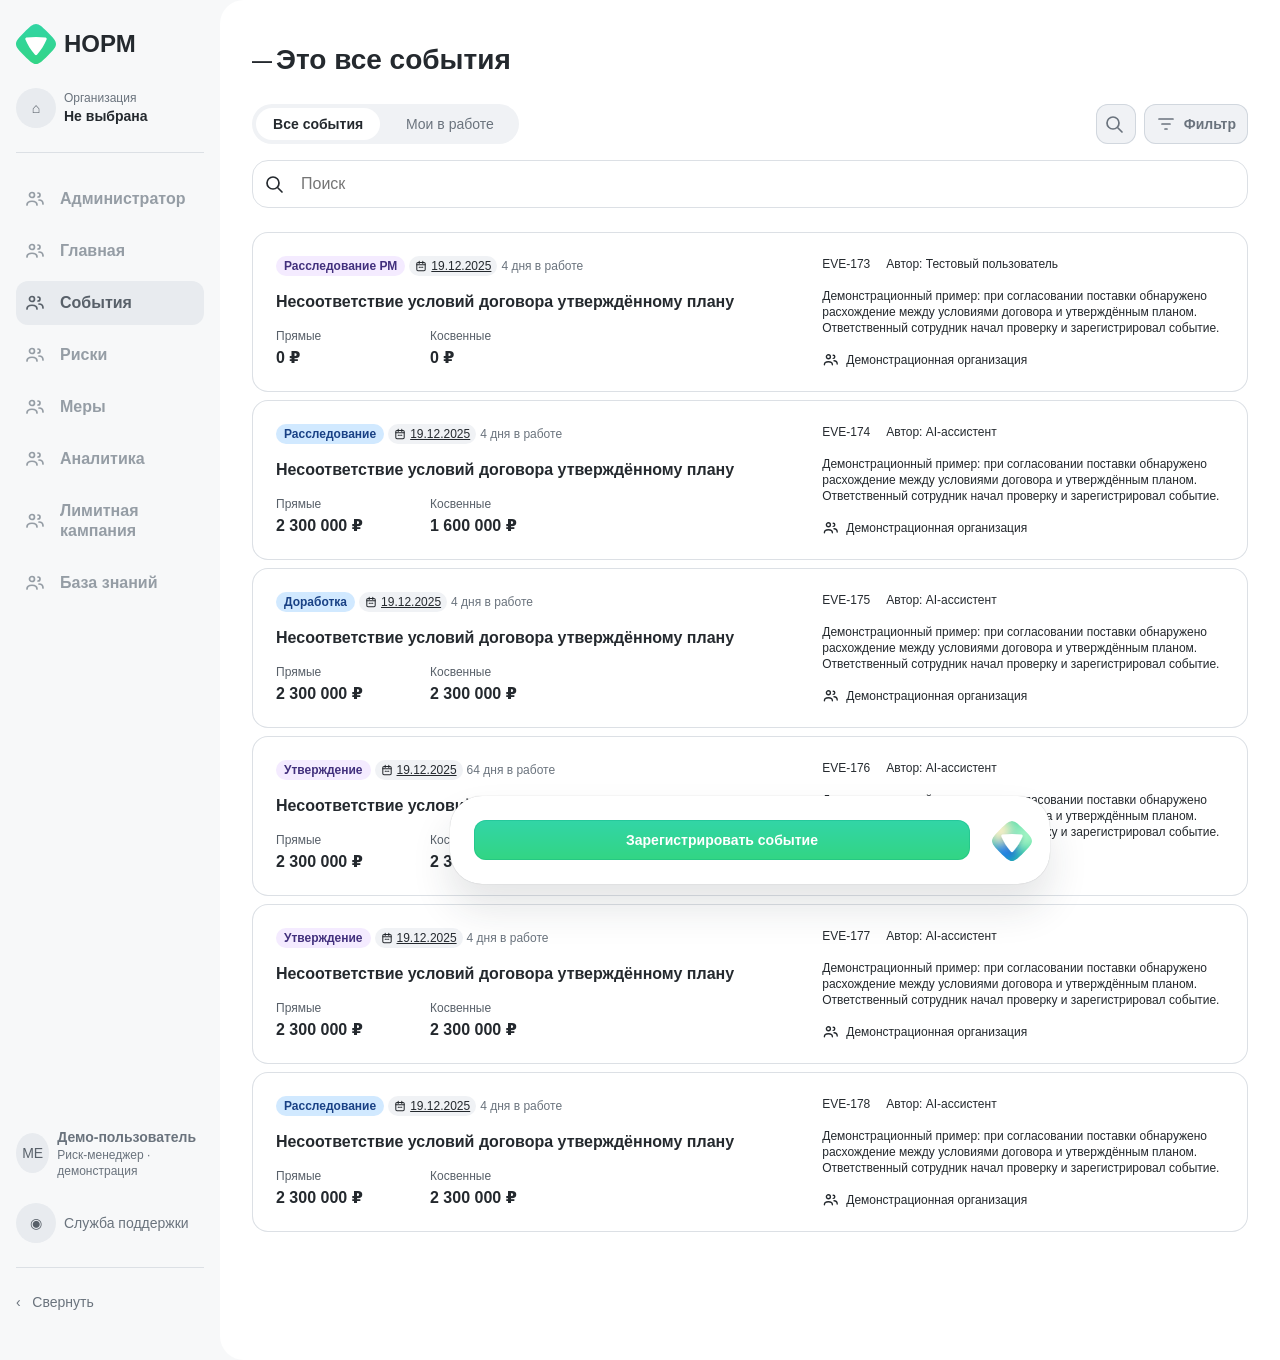
==== agent/.gigacode/skills/03-build-visual-html-prototype/assets/norm-html-starter/index.html @ a655f06d "feat: publish full NORM context, functional HTML starter and seven AI PDLC skills" ====
<!doctype html><html lang="ru"><head><meta charset="utf-8"><meta name="viewport" content="width=device-width,initial-scale=1"><title>НОРМ — реестр событий</title><link rel="stylesheet" href="styles.css"><link rel="stylesheet" href="norm-components.css"></head><body data-scenario="event">
<div class="prototype-tools" aria-label="Сценарии прототипа"><span>Проверка состояний</span><button class="tool" data-demo="default">Default</button><button class="tool" data-demo="loading">Loading</button><button class="tool" data-demo="empty">Empty</button><button class="tool" data-demo="error">Error</button></div>
<div class="app-shell"><aside class="app-nav"><div class="brand">НОРМ</div><div class="org"><span class="nav-symbol">⌂</span><div><small>Организация</small><strong>Не выбрана</strong></div></div><nav aria-label="Основная навигация"><a href="#" data-nav-passive>♧ <span>Администратор</span></a><a href="#" data-nav-passive>♧ <span>Главная</span></a><a href="#" class="active" aria-current="page">♧ <span data-nav-active>События</span></a><a href="#" data-nav-passive>♧ <span>Риски</span></a><a href="#" data-nav-passive>♧ <span>Меры</span></a><a href="#" data-nav-passive>♧ <span>Аналитика</span></a><a href="#" data-nav-passive>♧ <span>Лимитная кампания</span></a><a href="#" data-nav-passive>♧ <span>База знаний</span></a></nav><div class="nav-bottom"><p><span class="nav-symbol">МЕ</span><span><strong>Демо-пользователь</strong><small>Риск-менеджер · демонстрация</small></span></p><p class="support"><span class="nav-symbol">◉</span>Служба поддержки</p><p>‹ &nbsp; Свернуть</p></div></aside>
<main class="app-surface"><div class="page"><header class="page-header"><h1>Это все события</h1></header>
<section class="registry-controls" aria-label="Управление реестром"><div class="filter-left"><div class="segmented-control" role="group" aria-label="Область списка"><button class="segment-option active" data-scope="all" aria-pressed="true">Все события</button><button class="segment-option" data-scope="mine" aria-pressed="false">Мои в работе</button></div><div class="quick-filters" aria-label="Быстрые фильтры"></div></div><div class="control-actions"><button class="control-button icon-only" data-icon-search aria-controls="registry-search" aria-label="Поиск" aria-expanded="true"></button><button class="control-button" data-icon-filter></button></div></section>
<div class="search-row" id="registry-search"><span></span><input type="search" aria-label="Поиск по названию или ID" placeholder="Поиск"></div>
<section class="overview" aria-label="Обзор всех запусков" hidden><span class="overview-label">Все запуски</span><strong>Всего <span data-overview-total></span></strong><span>Завершено <b data-overview-done></b></span><div class="bar" aria-hidden="true"><span></span></div><button data-overview-filter>С ошибкой <b data-overview-error></b> →</button></section><p class="result-context" role="status"></p>
<section class="registry" data-state="default" aria-label="Список объектов"></section><section class="registry" data-state="loading" hidden aria-label="Загрузка"><div class="skeleton-row"></div><div class="skeleton-row"></div></section><section class="state-panel" data-state="empty" hidden><h2>Записи не найдены</h2><p data-empty-text></p><button class="button button-secondary" data-reset>Сбросить фильтры</button></section><section class="state-panel" data-state="error" hidden><h2>Не удалось загрузить данные</h2><p>Условия поиска сохранены. Повторите загрузку.</p><button class="button button-secondary" data-recover>Попробовать снова</button></section></div>
<div class="action-dock" aria-label="Основные действия"><button class="button button-primary" data-main-action>Зарегистрировать событие</button><button class="assistant" aria-label="Помощь Норма AI"></button></div></main></div>
<script src="norm-components.js"></script><script src="prototype.js"></script></body></html>
---- agent/.gigacode/skills/03-build-visual-html-prototype/assets/norm-html-starter/styles.css ----
/* Structural defaults and optional form primitives. Product tokens live in norm-components.css. */
* { box-sizing:border-box; }
body { margin:0; background:var(--menu); }
button { font:inherit; }
[hidden] { display:none !important; }
.prototype-tools { min-height:40px; padding:7px 16px; background:#111; color:#fff; display:flex; align-items:center; gap:8px; font-size:12px; }
.prototype-tools span { margin-right:8px; color:#c7cbd0; }
.tool { padding:5px 10px; color:#bbb; background:transparent; border:1px solid #444; border-radius:8px; cursor:pointer; }
.tool.active { color:#fff; background:#3a3a3a; border-color:#666; }
.app-shell { display:grid; grid-template-columns:220px minmax(680px,1fr); min-height:calc(100vh - 40px); }
.app-nav { padding:32px 24px; color:var(--text); background:var(--menu); }
.brand { font-size:22px; font-weight:700; margin-bottom:32px; }
.app-nav nav { display:grid; gap:8px; }
.app-nav a { padding:10px 12px; border-radius:10px; color:#6a737d; text-decoration:none; }
.app-nav a.active,.app-nav a:hover { background:rgba(5,38,88,.06); color:var(--text); }
.app-surface { position:relative; min-width:0; background:var(--surface); border-radius:var(--r-surface) 0 0 var(--r-surface); padding:40px 48px 128px; }
.page { max-width:1240px; margin:0 auto; }
.page-header { display:flex; justify-content:space-between; align-items:flex-start; gap:24px; margin-bottom:24px; }
.eyebrow { margin:0 0 6px; color:var(--muted); font-size:12px; font-weight:700; letter-spacing:.04em; text-transform:uppercase; }
.page-header h1 { margin:0 0 8px; font-size:32px; line-height:1.15; }
.page-description { max-width:720px; margin:0; color:var(--muted); line-height:1.5; }
.count { color:var(--muted); font-weight:500; }
.button { border:0; border-radius:12px; padding:11px 16px; cursor:pointer; white-space:nowrap; }
.button-primary { background:var(--brand); color:#fff; box-shadow:0 1px 2px rgba(16,95,62,.18); }
.button-primary:hover { background:var(--brand-hover); }
.button-secondary { background:var(--soft); color:var(--text); }
.button-secondary:hover { background:#eceff0; }
.quick-filters { display:flex; gap:6px; flex-wrap:wrap; margin:0; }
.segmented-control { display:inline-flex; align-items:center; gap:2px; padding:3px; border-radius:14px; background:var(--menu); }
.segment-option { min-height:34px; border:0; border-radius:11px; padding:7px 12px; background:transparent; color:var(--muted); cursor:pointer; white-space:nowrap; }
.segment-option.active { background:#fff; color:var(--text); box-shadow:0 1px 3px rgba(36,41,46,.10); font-weight:650; }
.filter-chip { min-height:36px; border:0; border-radius:999px; padding:8px 12px; background:var(--soft); color:var(--text); cursor:pointer; white-space:nowrap; }
.filter-chip:hover { background:#eceff0; }
.filter-chip.active { color:#147a50; background:var(--brand-soft); font-weight:650; }
.registry { display:grid; gap:10px; }
.row-card { width:100%; min-height:92px; display:grid; grid-template-columns:minmax(300px,1fr) max-content minmax(150px,220px) 130px 24px; align-items:center; gap:20px; padding:18px 22px; text-align:left; color:inherit; background:#fff; border:0; box-shadow:inset 0 0 0 1px var(--border); border-radius:var(--r-card); cursor:pointer; }
.row-card:hover { background:#fff; box-shadow:0 0 1px rgba(36,41,46,.32),0 4px 8px rgba(36,41,46,.12); }
.status { display:inline-flex; align-items:center; gap:7px; width:max-content; padding:6px 9px; border-radius:999px; font-size:12px; font-weight:700; }
.status i { width:7px; height:7px; border-radius:50%; background:currentColor; }
.status-danger { color:var(--danger); background:var(--danger-soft); }
.status-success { color:var(--brand); background:var(--brand-soft); }
.row-main,.row-fact { display:grid; gap:4px; min-width:0; }
.row-main strong { overflow:hidden; text-overflow:ellipsis; white-space:nowrap; font-size:16px; }
.row-main small,.row-fact small,.row-meta { color:var(--muted); }
.row-fact strong { font-size:14px; }
.row-meta { white-space:nowrap; font-size:13px; text-align:right; }
.row-arrow { font-size:20px; color:var(--muted); }
.skeleton-row { height:92px; border-radius:var(--r-card); background:linear-gradient(90deg,#f1f2f3 25%,#e6e8ea 50%,#f1f2f3 75%); background-size:200% 100%; animation:shimmer 1.4s infinite; }
@keyframes shimmer { to { background-position:-200% 0; } }
.state-panel { min-height:440px; display:flex; flex-direction:column; align-items:center; justify-content:center; text-align:center; padding:48px 24px; }
.state-panel h2 { margin:12px 0 8px; }
.state-panel p { max-width:480px; margin:0 0 24px; color:var(--muted); line-height:1.5; }
.state-icon { width:52px; height:52px; display:grid; place-items:center; border-radius:50%; background:var(--soft); font-size:28px; }
.state-icon-danger { color:var(--danger); background:var(--danger-soft); }
.action-dock { position:fixed; z-index:20; left:calc(50% + 110px); bottom:16px; transform:translateX(-50%); width:min(600px,calc(100vw - 280px)); display:flex; justify-content:flex-end; gap:16px; padding:24px; background:#fff; border-radius:32px; box-shadow:var(--shadow); }
.assistant,.icon-button { border:0; cursor:pointer; }
.assistant { width:42px; height:42px; border-radius:50%; background:#24282c; color:#fff; font-size:17px; }
.modal-overlay { position:fixed; z-index:50; inset:0; display:grid; place-items:center; padding:24px; background:rgba(18,22,25,.58); }
.object-modal { width:min(1320px,calc(100vw - 48px)); max-height:calc(100vh - 48px); display:flex; flex-direction:column; overflow:hidden; background:#fff; border-radius:24px; box-shadow:var(--shadow); }
.modal-header { display:flex; justify-content:space-between; gap:24px; padding:28px 32px 20px; border-bottom:1px solid var(--border); }
.modal-header h2 { margin:0; font-size:24px; }
.icon-button { width:36px; height:36px; border-radius:50%; background:var(--soft); font-size:22px; }
.modal-body { overflow:auto; padding:28px 32px; }
.summary-block { padding:20px; background:var(--brand-soft); border-left:4px solid var(--brand); border-radius:12px; }
.summary-block p { margin:8px 0 0; line-height:1.55; }
.detail-grid { display:grid; grid-template-columns:repeat(3,1fr); gap:16px; margin:24px 0; }
.detail-grid div { display:grid; gap:6px; padding:16px; border:1px solid var(--border); border-radius:12px; }
.detail-grid small { color:var(--muted); }
.modal-section { border-top:1px solid var(--border); padding-top:20px; }
.modal-section h3 { margin:0 0 8px; }
.modal-section p { margin:0; color:var(--muted); line-height:1.55; }
.modal-footer { flex:none; display:flex; justify-content:flex-end; gap:10px; padding:18px 32px 24px; border-top:1px solid var(--border); }
@media(max-width:1000px) {
  .app-shell { grid-template-columns:1fr; }
  .app-nav { display:none; }
  .app-surface { border-radius:0; padding:28px 20px 112px; }
  .action-dock { left:50%; }
  .row-card { grid-template-columns:minmax(260px,1fr) max-content 120px 24px; }
  .row-fact { display:none; }
}
@media(max-width:700px) {
  .page-header { display:grid; }
  .row-card { grid-template-columns:1fr 24px; gap:10px; }
  .row-main,.status,.row-meta { grid-column:1; }
  .row-arrow { grid-column:2; grid-row:1 / span 3; }
  .row-meta { text-align:left; }
  .detail-grid { grid-template-columns:1fr; }
}

/* Product-context v1 routing additions */
.registry-controls { display:flex; align-items:center; justify-content:space-between; gap:20px; margin-bottom:16px; }
.filter-left { min-width:0; display:flex; align-items:center; gap:8px; flex-wrap:wrap; }
.registry-controls .quick-filters { margin-bottom:0; }
.control-actions { display:flex; align-items:center; gap:8px; }
.control-button { display:inline-flex; align-items:center; gap:8px; min-height:40px; padding:9px 12px; border:0; border-radius:10px; background:transparent; color:var(--muted); cursor:pointer; }
.control-button:hover { background:var(--soft); color:var(--text); }
.search-row { margin:-4px 0 20px; }
.search-row input { width:100%; height:44px; padding:0 14px; border:1px solid var(--border); border-radius:12px; background:#fff; color:var(--text); outline:none; }
.search-row input:focus { border-color:var(--brand); box-shadow:0 0 0 3px var(--brand-soft); }
.object-workspace { min-height:0; overflow:auto; padding:16px 24px 28px; display:grid; grid-template-columns:minmax(0,1fr) 280px; gap:24px; align-items:start; background:var(--soft); }
.object-workspace .modal-body { overflow:visible; padding:0; display:grid; gap:16px; }
.object-workspace .summary-block,.object-workspace .modal-section { background:#fff; }
.action-meta-zone { position:sticky; top:0; display:grid; gap:8px; }
.rail-block,.rail-link,.rail-actions { background:#fff; border-radius:16px; }
.rail-block { padding:18px; }
.rail-block h3 { margin:0 0 14px; font-size:15px; }
.meta-list { display:grid; gap:10px; margin:0; }
.meta-list div { display:grid; grid-template-columns:86px 1fr; gap:10px; font-size:12px; }
.meta-list dt { color:var(--muted); }
.meta-list dd { margin:0; font-weight:600; }
.rail-link { width:100%; padding:15px 18px; border:0; display:flex; justify-content:space-between; color:var(--text); font-weight:600; cursor:pointer; }
.rail-actions { padding:16px; display:grid; grid-template-columns:1fr 40px; gap:8px; }
.rail-actions .button-primary { grid-column:1 / -1; }
.rail-actions .button-secondary { min-width:0; }
.rail-more { width:40px; height:40px; }
@media(max-width:900px) {
  .registry-controls { align-items:flex-start; }
  .object-workspace { grid-template-columns:1fr; }
  .action-meta-zone { position:static; }
}

/* Standard/Create/Edit Modal reference: intentionally separate from Object View */
.standard-modal { width:min(800px,calc(100vw - 48px)); max-height:calc(100vh - 48px); display:flex; flex-direction:column; overflow:hidden; background:#fff; border-radius:24px; box-shadow:var(--shadow); }
.standard-modal .modal-body { min-height:0; }
.form-intro { margin:0 0 22px; color:var(--muted); line-height:1.55; }
.form-grid { display:grid; grid-template-columns:1fr 1fr; gap:18px; }
.form-grid label { display:grid; gap:8px; font-size:13px; font-weight:600; }
.form-grid input,.form-grid select,.form-grid textarea { width:100%; border:1px solid var(--border); border-radius:12px; background:#fff; color:var(--text); padding:12px 14px; font:inherit; font-weight:400; outline:none; }
.form-grid input:focus,.form-grid select:focus,.form-grid textarea:focus { border-color:var(--brand); box-shadow:0 0 0 3px var(--brand-soft); }
.form-wide { grid-column:1 / -1; }
.tool-action { margin-left:auto; }
.boolean-field { grid-template-columns:1fr auto !important; align-items:center; gap:18px !important; }
.boolean-field small { display:block; margin-top:4px; color:var(--muted); font-weight:400; }
.binary-switch { position:relative; width:44px; height:26px; display:inline-flex; flex:none; }
.binary-switch input { position:absolute; inset:0; opacity:0; cursor:pointer; }
.binary-switch i { width:44px; height:26px; border-radius:999px; background:#cfd4d7; position:relative; transition:.15s ease; }
.binary-switch i::after { content:""; position:absolute; top:3px; left:3px; width:20px; height:20px; border-radius:50%; background:#fff; box-shadow:0 1px 2px rgba(0,0,0,.16); transition:.15s ease; }
.binary-switch input:checked + i { background:var(--brand); }
.binary-switch input:checked + i::after { transform:translateX(18px); }
.binary-switch input:focus-visible + i { box-shadow:0 0 0 3px var(--brand-soft); }
@media(max-width:700px) { .form-grid { grid-template-columns:1fr; } .form-wide { grid-column:auto; } .tool-action { margin-left:0; } }
---- agent/.gigacode/skills/03-build-visual-html-prototype/assets/norm-html-starter/norm-components.css ----
:root{--menu:#f7f8f9;
  --surface:#fff;
  --soft:#f0f2f5;
  --text:#24292e;
  --muted:#6a737d;
  --border:#dce0e5;
  --brand:#32d583;
  --brand-hover:#11ad81;
  --brand-soft:#d1faef;
  --danger:#f04438;
  --danger-soft:#fee4e2;
  --warning:#c88417;
  --shadow:0 24px 40px rgba(36,41,46,.12),0 0 1px rgba(36,41,46,.32);
  --r-card:16px;
  --r-surface:24px;
  --norm-content-max:1240px;
  --norm-card-pad:24px;
  --norm-list-gap:8px;
  --norm-control-size:40px;
  --norm-input-size:48px;
  --font:Arial,system-ui,sans-serif}

body{font-family:var(--font);
  font-size:14px;
  line-height:20px;
  color:var(--text)}

button,input,select,textarea{font:inherit}
button{cursor:pointer}
button:disabled{opacity:.5;
  cursor:default}
button:focus-visible,a:focus-visible{outline:2px solid var(--brand-hover);
  outline-offset:3px}

.prototype-tools{display:none}
.prototype-tools.show{display:flex}
.app-shell{grid-template-columns:288px minmax(0,1fr);
  min-height:100vh}
.app-nav{padding:32px 24px;
  display:flex;
  flex-direction:column;
  min-height:100vh}
.brand{display:flex;
  align-items:center;
  gap:8px;
  font-size:24px;
  line-height:40px;
  margin-bottom:24px}
.brand-mark{width:40px;
  height:40px;
  flex:none}
.org{display:flex;
  gap:8px;
  align-items:center;
  padding-bottom:24px;
  border-bottom:1px solid var(--border);
  margin-bottom:24px}
.nav-symbol{width:40px;
  height:40px;
  border-radius:50%;
  display:grid;
  place-items:center;
  background:#e8ebef;
  color:#586069}
.org small{display:block;
  font-size:12px;
  line-height:16px;
  color:var(--muted)}
.app-nav nav{gap:8px}
.app-nav a{display:flex;
  align-items:center;
  gap:16px;
  padding:12px 8px;
  border-radius:12px;
  font-size:16px;
  font-weight:600;
  color:#959da5}
.app-nav a.active{color:#586069;
  background:#e8ebef}
.nav-bottom{margin-top:auto;
  padding-top:32px;
  color:var(--muted)}
.nav-bottom p{margin:0 0 24px;
  display:flex;
  align-items:center;
  gap:8px}
.nav-bottom small{display:block;
  font-size:12px;
  line-height:16px}
.nav-bottom .support{margin-top:24px;
  padding-bottom:24px;
  border-bottom:1px solid var(--border)}

.app-surface{padding:40px max(32px,calc((100% - 1240px)/2)) 128px;
  min-width:0}
.page{max-width:1240px;
  margin:0 auto}
.page-header{height:40px;
  align-items:center;
  margin-bottom:24px}
.page-header h1{font-size:28px;
  line-height:40px;
  font-weight:600;
  margin:0}
.page-header .count{font-size:16px;
  vertical-align:top}
.page-description{font-size:14px}
.eyebrow{font-size:12px;
  letter-spacing:0;
  text-transform:none}

.registry-controls{height:40px;
  gap:16px;
  margin-bottom:16px;
  align-items:center}
.filter-left{gap:8px;
  flex-wrap:nowrap}
.segmented-control{height:40px;
  gap:4px;
  padding:4px;
  border-radius:100px;
  background:var(--soft);
  flex:none}
.segment-option{height:32px;
  min-height:32px;
  padding:6px 16px;
  line-height:20px;
  border-radius:100px;
  font-size:14px;
  flex:none}
.segment-option.active{font-weight:600;
  box-shadow:none}
.quick-filters{gap:4px;
  flex-wrap:nowrap}
.filter-chip{display:inline-flex;
  align-items:center;
  gap:8px;
  height:40px;
  min-height:40px;
  padding:8px 16px;
  background:#fff;
  border-radius:100px;
  box-shadow:inset 0 0 0 1px var(--border);
  font-weight:500}
.filter-chip b{font-size:12px;
  line-height:20px;
  padding:2px 8px;
  border-radius:100px;
  background:#fef0c7;
  color:#7a2e0e}
.filter-chip.active{font-weight:600;
  color:var(--text);
  background:var(--soft);
  box-shadow:none}
.filter-chip.active b{background:#fff}
.filter-divider{color:var(--muted);
  font-weight:600}
.control-actions{gap:8px;
  flex:none;
  margin-left:auto}
.control-button{height:40px;
  min-height:40px;
  padding:8px 12px;
  border-radius:12px;
  gap:8px;
  position:relative;
  color:var(--muted);
  background:var(--soft);
  box-shadow:inset 0 0 0 1px #d1d7de;
  font-size:14px;
  font-weight:600}
.control-button.icon-only{padding:8px;
  width:40px}
.control-button.has-filters::after{content:'';
  position:absolute;
  width:6px;
  height:6px;
  right:8px;
  top:8px;
  border-radius:50%;
  background:var(--danger)}
.norm-icon{width:20px;
  height:20px;
  display:inline-block;
  vertical-align:middle;
  flex:none}
.search-row{margin:0 0 24px;
  position:relative}
.search-row input{height:48px;
  border-radius:16px;
  padding:0 48px;
  font-size:16px}
.search-row .norm-icon{position:absolute;
  left:12px;
  top:14px}
.search-row input:focus{border-color:var(--brand-hover);
  box-shadow:0 0 0 1px var(--brand-hover)}

.registry{gap:var(--norm-list-gap)}
.entity-card{width:100%;
  display:grid;
  grid-template-columns:minmax(0,660fr) minmax(0,484fr);
  gap:48px;
  align-items:start;
  padding:var(--norm-card-pad);
  text-align:left;
  color:inherit;
  border:0;
  border-radius:16px;
  background:white;
  box-shadow:inset 0 0 0 1px var(--border)}
.entity-card:hover{box-shadow:0 0 1px rgba(36,41,46,.32),0 4px 8px rgba(36,41,46,.12)}
.entity-main{display:grid;
  gap:16px;
  min-width:0}
.entity-top{display:flex;
  align-items:center;
  gap:4px;
  min-height:20px;
  font-size:12px;
  line-height:16px}
.status{padding:2px 8px;
  border-radius:99px;
  font-size:12px;
  line-height:16px;
  min-height:20px;
  font-weight:600;
  gap:4px}
.status-violet{background:#f4ebff;
  color:#42307d}
.status-blue{background:#d1e9ff;
  color:#194185}
.status-green,.status-success{background:#d1faef;
  color:#054f3a}
.status-red,.status-danger{background:#fee4e2;
  color:#7a1202}
.status-gray{background:var(--soft);
  color:#586069}
.date-tag{display:inline-flex;
  align-items:center;
  gap:4px;
  padding:2px 6px;
  border-radius:12px;
  background:var(--soft);
  font-size:12px;
  line-height:16px;
  text-decoration:underline}
.date-tag .norm-icon{width:12px;
  height:12px}
.entity-title{margin:0;
  font-size:16px;
  line-height:20px;
  font-weight:600}
.entity-metrics{display:flex;
  gap:34px}
.metric{display:grid;
  gap:4px;
  min-width:120px}
.metric small{font-size:12px;
  line-height:16px;
  color:#586069}
.metric strong{font-size:16px;
  line-height:20px;
  font-weight:600}
.entity-meta{display:grid;
  gap:16px;
  font-size:12px;
  line-height:16px;
  min-width:0}
.meta-heading{display:flex;
  gap:16px;
  align-items:center;
  flex-wrap:wrap}
.entity-description{margin:0;
  display:-webkit-box;
  -webkit-line-clamp:3;
  -webkit-box-orient:vertical;
  overflow:hidden}
.entity-owner{display:flex;
  align-items:center;
  gap:8px}
.entity-owner .norm-icon{width:16px;
  height:16px}
.quiet{color:var(--muted)}
.danger{color:var(--danger)}
.action-dock{left:calc(50% + 144px);
  width:600px;
  max-width:calc(100vw - 352px);
  height:88px;
  bottom:16px;
  padding:24px;
  gap:16px;
  align-items:center;
  border-radius:32px}
.action-dock>.button{flex:1;
  min-width:0;
  white-space:normal}
.button{min-height:40px;
  padding:8px 16px;
  border-radius:12px;
  font-weight:600}
.button-primary{background:linear-gradient(#32d5a7,#32d583);
  box-shadow:inset 0 0 0 1px #11ad8155}
.button-primary:hover{background:#11ad81}
.button-secondary{background:#fff;
  box-shadow:inset 0 0 0 1px var(--border)}
.assistant{width:40px;
  height:40px;
  display:grid;
  place-items:center;
  color:#fff;
  background:transparent;
  flex:none}
.assistant .brand-mark{width:40px;
  height:40px}
.state-panel{min-height:360px}
.skeleton-row{height:160px}
.overview{display:flex;
  align-items:center;
  gap:24px;
  padding:16px 24px;
  margin:0 0 24px;
  background:#f7f8f9;
  border-radius:16px}
.overview strong{font-size:16px}
.overview button{border:0;
  background:none;
  color:var(--muted);
  padding:4px}
.overview button:hover{text-decoration:underline}
.overview .bar{height:4px;
  border-radius:8px;
  background:var(--border);
  display:flex;
  overflow:hidden;
  flex:1;
  min-width:40px}
.overview .bar span{background:#32d583}
.result-context{font-size:12px;
  color:var(--muted);
  margin:0 0 16px}
.result-context:empty{display:none}

.surface-root{position:fixed;
  z-index:50;
  inset:0;
  padding:24px;
  background:rgba(36,40,43,.56);
  display:flex;
  align-items:center;
  justify-content:center}
.object-modal{height:calc(100vh - 48px);
  max-height:calc(100vh - 48px);
  width:min(1320px,calc(100vw - 48px));
  position:relative;
  isolation:isolate}
.modal-header{padding:32px 40px 24px;
  min-height:128px;
  background:linear-gradient(#f0faf7,#fff);
  border:0;
  flex:none}
.modal-header h2{font-size:28px;
  line-height:36px;
  max-width:1000px}
.modal-header .eyebrow{margin-bottom:12px}
.object-workspace{padding:24px 32px 32px;
  grid-template-columns:minmax(0,1fr) 320px;
  gap:32px;
  background:#f7f8f9}
.modal-section{padding:24px;
  border:0;
  border-radius:24px;
  background:#fff}
.modal-section h3{font-size:20px;
  line-height:28px}
.modal-section p{margin-top:16px}
.rail-block{padding:24px;
  border-radius:24px}
.rail-link{border-radius:8px;
  padding:20px 24px}
.rail-actions{padding:24px;
  border-radius:24px}
.rail-actions .button-primary{min-height:40px}
.meta-list div{grid-template-columns:80px 1fr;
  font-size:14px;
  line-height:20px}
.meta-list{gap:16px}
.surface-underlay{position:absolute;
  left:calc(50% - min(660px,(100vw - 48px)/2) - 16px);
  top:40px;
  bottom:40px;
  width:56px;
  background:#eff1f3;
  border-radius:24px;
  z-index:-1}
.drawer-scrim{position:fixed;
  inset:0;
  background:rgba(255,255,255,.8);
  z-index:70;
  display:flex;
  justify-content:flex-end}
.filter-drawer{position:relative;
  min-height:0;
  width:min(608px,100vw);
  height:100%;
  background:#fff;
  border-radius:24px 0 0 24px;
  box-shadow:0 0 1px #24292e52,0 16px 24px #24292e1f;
  display:flex;
  flex-direction:column}
.drawer-header{flex:none;
  display:flex;
  justify-content:space-between;
  align-items:center;
  padding:40px 40px 0}
.drawer-header h2{font-size:28px;
  line-height:40px;
  margin:0}
.drawer-content{min-height:0;
  overflow:auto;
  flex:1;
  padding:32px 40px;
  display:grid;
  gap:32px;
  align-content:start}
.drawer-content fieldset{border:0;
  padding:0;
  margin:0;
  display:grid;
  gap:16px}
.drawer-content legend{font-size:18px;
  font-weight:600;
  line-height:24px;
  margin-bottom:16px}
.field{display:grid;
  gap:8px}
.field select,.field input{width:100%;
  height:56px;
  border:1px solid var(--border);
  border-radius:16px;
  background:#fff;
  padding:0 16px;
  color:var(--text)}
.date-range{display:flex}
.date-range input:first-child{border-radius:16px 0 0 16px}
.date-range input:last-child{border-radius:0 16px 16px 0;
  border-left:0}
.drawer-footer{flex:none;
  padding:0 40px 40px;
  display:flex;
  gap:16px}
.drawer-footer .button{width:50%;
  min-height:56px}
.form-error{color:var(--danger);
  margin:0}
.toast{position:fixed;
  bottom:120px;
  left:50%;
  transform:translateX(-50%);
  z-index:100;
  background:#24292e;
  color:#fff;
  padding:12px 20px;
  border-radius:12px}
.surface-root>[inert]{display:none}
.icon-button{display:grid;
  place-items:center;
  width:40px;
  height:40px;
  font-size:24px;
  line-height:24px;
  flex:none;
  background:var(--soft)}

@media(min-width:1401px){.app-surface{padding-left:100px;
  padding-right:100px}
}

@media(max-width:1400px) and (min-width:1001px){.app-shell{grid-template-columns:220px minmax(0,1fr)}
.app-nav{padding:24px 16px}
.app-surface{padding:40px 32px 128px}
.action-dock{left:calc(50% + 110px)}
.quick-filters{max-width:330px;
  overflow:auto}
.filter-left{min-width:0}
.entity-card{gap:24px;
  grid-template-columns:minmax(0,1.3fr) minmax(0,1fr)}
}

@media(max-width:1000px){.app-shell{grid-template-columns:minmax(0,1fr)}
.app-nav{display:none}
.app-surface{padding:28px 24px 128px;
  border-radius:0}
.action-dock{left:50%;
  max-width:calc(100vw - 48px)}
.registry-controls{height:auto;
  min-height:40px;
  flex-wrap:wrap}
.filter-left{overflow:auto;
  max-width:100%}
.control-actions{margin-left:auto}
.entity-card{gap:24px;
  grid-template-columns:minmax(0,1fr) minmax(0,1fr)}
.object-workspace{grid-template-columns:minmax(0,1fr) 260px;
  gap:16px;
  padding:16px}
.rail-block,.rail-actions{padding:16px}
.modal-header{padding:24px}
.overview{flex-wrap:wrap;
  gap:12px}
}

@media(max-width:700px){.page-header{display:flex;
  height:auto;
  min-height:40px}
.page-header h1{font-size:24px;
  line-height:32px}
.entity-card{grid-template-columns:minmax(0,1fr);
  padding:16px}
.entity-meta{gap:12px}
.entity-top{flex-wrap:wrap}
.entity-metrics{flex-wrap:wrap}
.object-workspace{grid-template-columns:minmax(0,1fr)}
.action-meta-zone{position:static}
.object-modal{width:100%;
  max-height:100%;
  height:100%}
.surface-root{padding:8px}
.modal-header h2{font-size:22px;
  line-height:28px}
.drawer-content{padding:24px}
.drawer-header{padding:24px 24px 0}
.drawer-footer{flex:none;
  padding:0 24px 24px}
.action-dock{gap:8px;
  padding:16px;
  height:72px}
.overview .bar{display:none}
.surface-underlay{left:0}
.filter-left{padding-bottom:4px}
.search-row input{padding-right:16px}
}

@media(prefers-reduced-motion:reduce){*{animation:none!important;
  transition:none!important}
}


/* Event named-choice geometry measured from the native export;
   other labels auto-size. */
body[data-scenario="event"] [data-scope="all"]{min-width:124.31px}

body[data-scenario="event"] [data-scope="mine"]{min-width:131.19px}

.page-header::before{content:'—';
  overflow:hidden;
  font-size:28px;
  line-height:40px;
  display:block;
  width:20px;
  flex:none}

.page-header{justify-content:flex-start;
  gap:4px}

body[data-scenario="ai"] .page-header::before{display:none}

.overview-label{font-size:12px;
  color:var(--muted)}


.date-range{width:100%}

.date-range input{height:56px;
  width:50%;
  min-width:0;
  border:1px solid var(--border);
  padding:0 16px;
  font:inherit;
  background:#fff;
  color:var(--text)}

.date-range input:focus-visible,.field select:focus-visible,.field input:focus-visible{outline:2px solid var(--brand-hover);
  outline-offset:-2px}

.object-workspace{flex:1}

.object-modal.standard-modal{width:min(800px,calc(100vw - 48px));
  height:auto;
  max-height:calc(100vh - 48px)}

.object-modal.standard-modal .modal-body{flex:1;
  min-height:0;
  padding:24px 40px}

@media(max-width:700px){.date-range input{padding:0 8px}
.object-modal.standard-modal{width:100%;
  max-height:calc(100vh - 16px)}
}


/* Dependent task: full parent shell is covered;
   content and scroll survive close. */
.surface-root-drawer-only{background:transparent}
.drawer-contained{position:absolute;
  border-radius:inherit;
  overflow:hidden}

.filter-drawer>.modal-header{padding:40px 40px 24px;
  min-height:0;
  flex:none;
  background:#fff}

.filter-drawer>.modal-body{flex:1;
  min-height:0;
  padding:24px 40px;
  overflow:auto}

.filter-drawer>.modal-body p{margin-top:0}

.object-modal,.filter-drawer{overflow-wrap:anywhere}

.modal-header h2{min-width:0}

.drawer-header h2{min-width:0}

@media(max-width:700px){
 .action-dock{max-width:calc(100vw - 32px);
  width:600px}

 .action-dock>.button{white-space:normal;
  min-width:0;
  flex:1}

 .action-dock>.assistant{flex:none}

 .filter-drawer>.modal-header{padding:24px}

 .filter-drawer>.modal-body{padding:24px}

}
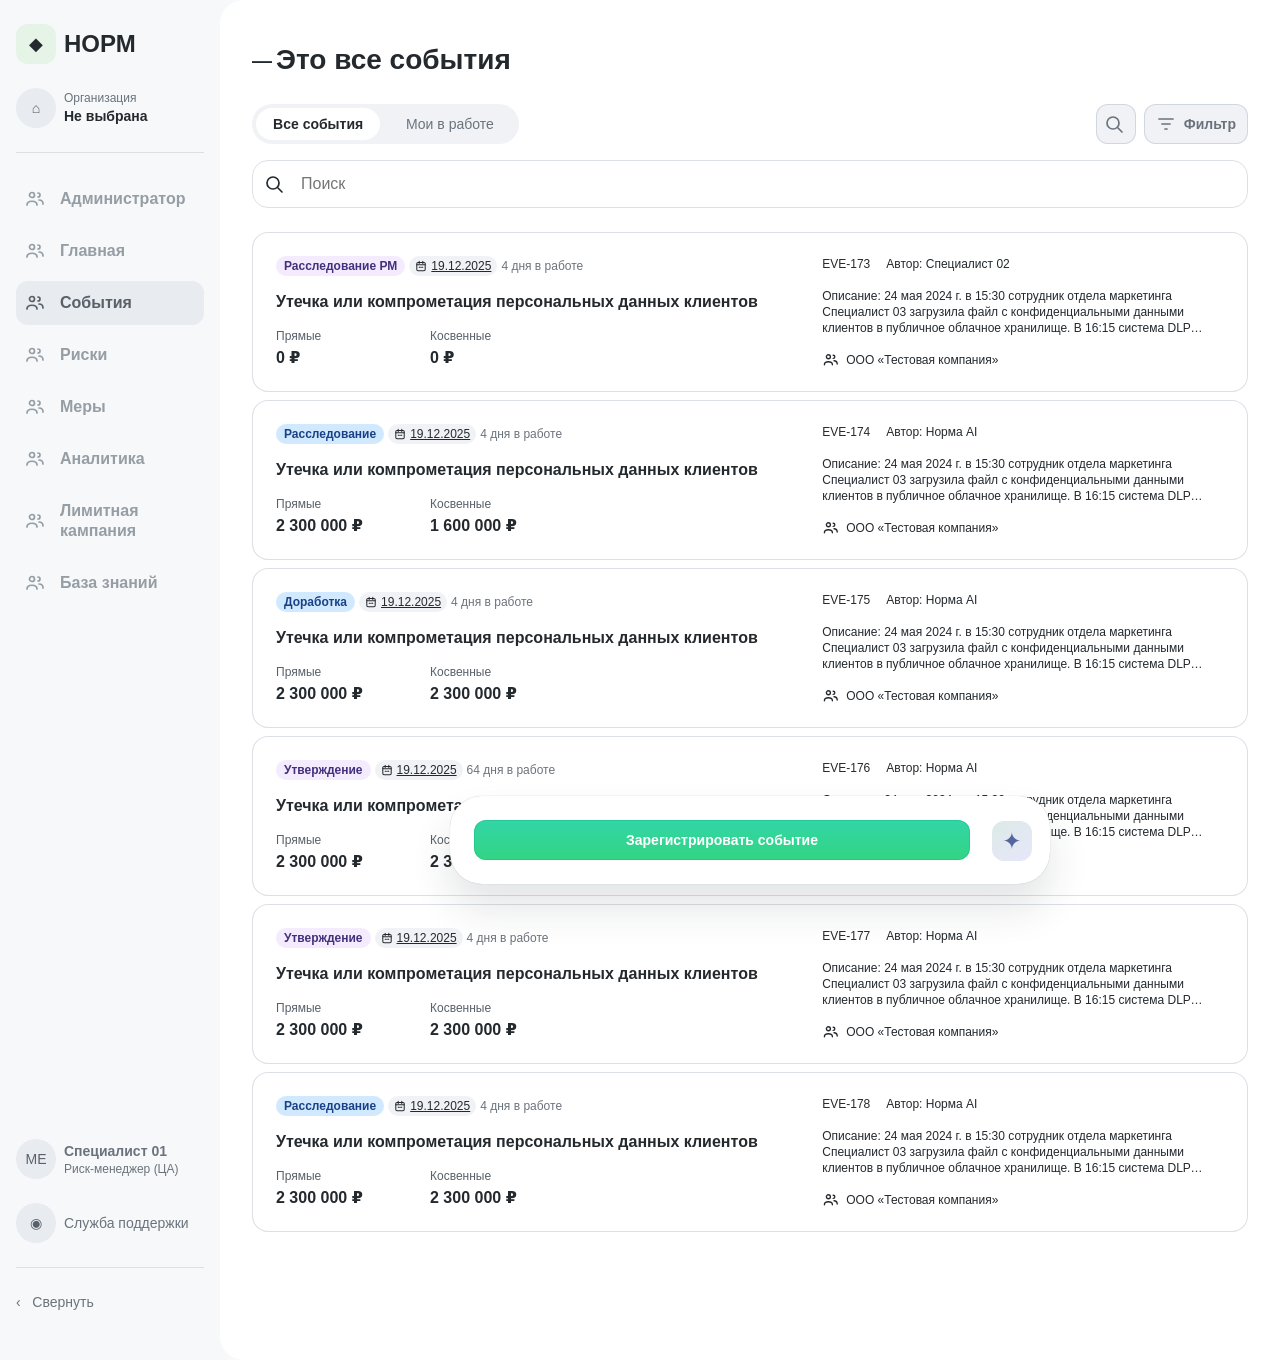
==== commit d3b9fc48: "refactor: replace pipeline with original v7.0.3 precise-clean working baseline" ====
--- a/agent/.gigacode/skills/03-build-visual-html-prototype/assets/norm-html-starter/index.html
+++ b/agent/.gigacode/skills/03-build-visual-html-prototype/assets/norm-html-starter/index.html
@@ -1,6 +1,7 @@
-<!doctype html><html lang="ru"><head><meta charset="utf-8"><meta name="viewport" content="width=device-width,initial-scale=1"><title>НОРМ — реестр событий</title><link rel="stylesheet" href="styles.css"><link rel="stylesheet" href="norm-components.css"></head><body data-scenario="event">
+<!doctype html><html lang="ru"><head><meta charset="utf-8"><meta name="viewport" content="width=device-width,initial-scale=1"><title>НОРМ — реестр событий</title><link rel="stylesheet" href="styles.css"><link rel="stylesheet" href="norm-components.css">  <!-- Brand image assets excluded in portable distribution. Core starter UI remains functional. -->
+</head><body data-scenario="event">
 <div class="prototype-tools" aria-label="Сценарии прототипа"><span>Проверка состояний</span><button class="tool" data-demo="default">Default</button><button class="tool" data-demo="loading">Loading</button><button class="tool" data-demo="empty">Empty</button><button class="tool" data-demo="error">Error</button></div>
-<div class="app-shell"><aside class="app-nav"><div class="brand">НОРМ</div><div class="org"><span class="nav-symbol">⌂</span><div><small>Организация</small><strong>Не выбрана</strong></div></div><nav aria-label="Основная навигация"><a href="#" data-nav-passive>♧ <span>Администратор</span></a><a href="#" data-nav-passive>♧ <span>Главная</span></a><a href="#" class="active" aria-current="page">♧ <span data-nav-active>События</span></a><a href="#" data-nav-passive>♧ <span>Риски</span></a><a href="#" data-nav-passive>♧ <span>Меры</span></a><a href="#" data-nav-passive>♧ <span>Аналитика</span></a><a href="#" data-nav-passive>♧ <span>Лимитная кампания</span></a><a href="#" data-nav-passive>♧ <span>База знаний</span></a></nav><div class="nav-bottom"><p><span class="nav-symbol">МЕ</span><span><strong>Демо-пользователь</strong><small>Риск-менеджер · демонстрация</small></span></p><p class="support"><span class="nav-symbol">◉</span>Служба поддержки</p><p>‹ &nbsp; Свернуть</p></div></aside>
+<div class="app-shell"><aside class="app-nav"><div class="brand">НОРМ</div><div class="org"><span class="nav-symbol">⌂</span><div><small>Организация</small><strong>Не выбрана</strong></div></div><nav aria-label="Основная навигация"><a href="#" data-nav-passive>♧ <span>Администратор</span></a><a href="#" data-nav-passive>♧ <span>Главная</span></a><a href="#" class="active" aria-current="page">♧ <span data-nav-active>События</span></a><a href="#" data-nav-passive>♧ <span>Риски</span></a><a href="#" data-nav-passive>♧ <span>Меры</span></a><a href="#" data-nav-passive>♧ <span>Аналитика</span></a><a href="#" data-nav-passive>♧ <span>Лимитная кампания</span></a><a href="#" data-nav-passive>♧ <span>База знаний</span></a></nav><div class="nav-bottom"><p><span class="nav-symbol">МЕ</span><span><strong>Специалист 01</strong><small>Риск-менеджер (ЦА)</small></span></p><p class="support"><span class="nav-symbol">◉</span>Служба поддержки</p><p>‹ &nbsp; Свернуть</p></div></aside>
 <main class="app-surface"><div class="page"><header class="page-header"><h1>Это все события</h1></header>
 <section class="registry-controls" aria-label="Управление реестром"><div class="filter-left"><div class="segmented-control" role="group" aria-label="Область списка"><button class="segment-option active" data-scope="all" aria-pressed="true">Все события</button><button class="segment-option" data-scope="mine" aria-pressed="false">Мои в работе</button></div><div class="quick-filters" aria-label="Быстрые фильтры"></div></div><div class="control-actions"><button class="control-button icon-only" data-icon-search aria-controls="registry-search" aria-label="Поиск" aria-expanded="true"></button><button class="control-button" data-icon-filter></button></div></section>
 <div class="search-row" id="registry-search"><span></span><input type="search" aria-label="Поиск по названию или ID" placeholder="Поиск"></div>
--- a/agent/.gigacode/skills/03-build-visual-html-prototype/assets/norm-html-starter/styles.css
+++ b/agent/.gigacode/skills/03-build-visual-html-prototype/assets/norm-html-starter/styles.css
@@ -1,141 +1,141 @@
-/* Structural defaults and optional form primitives. Product tokens live in norm-components.css. */
-* { box-sizing:border-box; }
-body { margin:0; background:var(--menu); }
-button { font:inherit; }
-[hidden] { display:none !important; }
-.prototype-tools { min-height:40px; padding:7px 16px; background:#111; color:#fff; display:flex; align-items:center; gap:8px; font-size:12px; }
-.prototype-tools span { margin-right:8px; color:#c7cbd0; }
-.tool { padding:5px 10px; color:#bbb; background:transparent; border:1px solid #444; border-radius:8px; cursor:pointer; }
-.tool.active { color:#fff; background:#3a3a3a; border-color:#666; }
-.app-shell { display:grid; grid-template-columns:220px minmax(680px,1fr); min-height:calc(100vh - 40px); }
-.app-nav { padding:32px 24px; color:var(--text); background:var(--menu); }
-.brand { font-size:22px; font-weight:700; margin-bottom:32px; }
-.app-nav nav { display:grid; gap:8px; }
-.app-nav a { padding:10px 12px; border-radius:10px; color:#6a737d; text-decoration:none; }
-.app-nav a.active,.app-nav a:hover { background:rgba(5,38,88,.06); color:var(--text); }
-.app-surface { position:relative; min-width:0; background:var(--surface); border-radius:var(--r-surface) 0 0 var(--r-surface); padding:40px 48px 128px; }
-.page { max-width:1240px; margin:0 auto; }
-.page-header { display:flex; justify-content:space-between; align-items:flex-start; gap:24px; margin-bottom:24px; }
-.eyebrow { margin:0 0 6px; color:var(--muted); font-size:12px; font-weight:700; letter-spacing:.04em; text-transform:uppercase; }
-.page-header h1 { margin:0 0 8px; font-size:32px; line-height:1.15; }
-.page-description { max-width:720px; margin:0; color:var(--muted); line-height:1.5; }
-.count { color:var(--muted); font-weight:500; }
-.button { border:0; border-radius:12px; padding:11px 16px; cursor:pointer; white-space:nowrap; }
-.button-primary { background:var(--brand); color:#fff; box-shadow:0 1px 2px rgba(16,95,62,.18); }
-.button-primary:hover { background:var(--brand-hover); }
-.button-secondary { background:var(--soft); color:var(--text); }
-.button-secondary:hover { background:#eceff0; }
-.quick-filters { display:flex; gap:6px; flex-wrap:wrap; margin:0; }
-.segmented-control { display:inline-flex; align-items:center; gap:2px; padding:3px; border-radius:14px; background:var(--menu); }
-.segment-option { min-height:34px; border:0; border-radius:11px; padding:7px 12px; background:transparent; color:var(--muted); cursor:pointer; white-space:nowrap; }
-.segment-option.active { background:#fff; color:var(--text); box-shadow:0 1px 3px rgba(36,41,46,.10); font-weight:650; }
-.filter-chip { min-height:36px; border:0; border-radius:999px; padding:8px 12px; background:var(--soft); color:var(--text); cursor:pointer; white-space:nowrap; }
-.filter-chip:hover { background:#eceff0; }
-.filter-chip.active { color:#147a50; background:var(--brand-soft); font-weight:650; }
-.registry { display:grid; gap:10px; }
-.row-card { width:100%; min-height:92px; display:grid; grid-template-columns:minmax(300px,1fr) max-content minmax(150px,220px) 130px 24px; align-items:center; gap:20px; padding:18px 22px; text-align:left; color:inherit; background:#fff; border:0; box-shadow:inset 0 0 0 1px var(--border); border-radius:var(--r-card); cursor:pointer; }
-.row-card:hover { background:#fff; box-shadow:0 0 1px rgba(36,41,46,.32),0 4px 8px rgba(36,41,46,.12); }
-.status { display:inline-flex; align-items:center; gap:7px; width:max-content; padding:6px 9px; border-radius:999px; font-size:12px; font-weight:700; }
-.status i { width:7px; height:7px; border-radius:50%; background:currentColor; }
-.status-danger { color:var(--danger); background:var(--danger-soft); }
-.status-success { color:var(--brand); background:var(--brand-soft); }
-.row-main,.row-fact { display:grid; gap:4px; min-width:0; }
-.row-main strong { overflow:hidden; text-overflow:ellipsis; white-space:nowrap; font-size:16px; }
-.row-main small,.row-fact small,.row-meta { color:var(--muted); }
-.row-fact strong { font-size:14px; }
-.row-meta { white-space:nowrap; font-size:13px; text-align:right; }
-.row-arrow { font-size:20px; color:var(--muted); }
-.skeleton-row { height:92px; border-radius:var(--r-card); background:linear-gradient(90deg,#f1f2f3 25%,#e6e8ea 50%,#f1f2f3 75%); background-size:200% 100%; animation:shimmer 1.4s infinite; }
-@keyframes shimmer { to { background-position:-200% 0; } }
-.state-panel { min-height:440px; display:flex; flex-direction:column; align-items:center; justify-content:center; text-align:center; padding:48px 24px; }
-.state-panel h2 { margin:12px 0 8px; }
-.state-panel p { max-width:480px; margin:0 0 24px; color:var(--muted); line-height:1.5; }
-.state-icon { width:52px; height:52px; display:grid; place-items:center; border-radius:50%; background:var(--soft); font-size:28px; }
-.state-icon-danger { color:var(--danger); background:var(--danger-soft); }
-.action-dock { position:fixed; z-index:20; left:calc(50% + 110px); bottom:16px; transform:translateX(-50%); width:min(600px,calc(100vw - 280px)); display:flex; justify-content:flex-end; gap:16px; padding:24px; background:#fff; border-radius:32px; box-shadow:var(--shadow); }
-.assistant,.icon-button { border:0; cursor:pointer; }
-.assistant { width:42px; height:42px; border-radius:50%; background:#24282c; color:#fff; font-size:17px; }
-.modal-overlay { position:fixed; z-index:50; inset:0; display:grid; place-items:center; padding:24px; background:rgba(18,22,25,.58); }
-.object-modal { width:min(1320px,calc(100vw - 48px)); max-height:calc(100vh - 48px); display:flex; flex-direction:column; overflow:hidden; background:#fff; border-radius:24px; box-shadow:var(--shadow); }
-.modal-header { display:flex; justify-content:space-between; gap:24px; padding:28px 32px 20px; border-bottom:1px solid var(--border); }
-.modal-header h2 { margin:0; font-size:24px; }
-.icon-button { width:36px; height:36px; border-radius:50%; background:var(--soft); font-size:22px; }
-.modal-body { overflow:auto; padding:28px 32px; }
-.summary-block { padding:20px; background:var(--brand-soft); border-left:4px solid var(--brand); border-radius:12px; }
-.summary-block p { margin:8px 0 0; line-height:1.55; }
-.detail-grid { display:grid; grid-template-columns:repeat(3,1fr); gap:16px; margin:24px 0; }
-.detail-grid div { display:grid; gap:6px; padding:16px; border:1px solid var(--border); border-radius:12px; }
-.detail-grid small { color:var(--muted); }
-.modal-section { border-top:1px solid var(--border); padding-top:20px; }
-.modal-section h3 { margin:0 0 8px; }
-.modal-section p { margin:0; color:var(--muted); line-height:1.55; }
-.modal-footer { flex:none; display:flex; justify-content:flex-end; gap:10px; padding:18px 32px 24px; border-top:1px solid var(--border); }
-@media(max-width:1000px) {
-  .app-shell { grid-template-columns:1fr; }
-  .app-nav { display:none; }
-  .app-surface { border-radius:0; padding:28px 20px 112px; }
-  .action-dock { left:50%; }
-  .row-card { grid-template-columns:minmax(260px,1fr) max-content 120px 24px; }
-  .row-fact { display:none; }
-}
-@media(max-width:700px) {
-  .page-header { display:grid; }
-  .row-card { grid-template-columns:1fr 24px; gap:10px; }
-  .row-main,.status,.row-meta { grid-column:1; }
-  .row-arrow { grid-column:2; grid-row:1 / span 3; }
-  .row-meta { text-align:left; }
-  .detail-grid { grid-template-columns:1fr; }
-}
-
-/* Product-context v1 routing additions */
-.registry-controls { display:flex; align-items:center; justify-content:space-between; gap:20px; margin-bottom:16px; }
-.filter-left { min-width:0; display:flex; align-items:center; gap:8px; flex-wrap:wrap; }
-.registry-controls .quick-filters { margin-bottom:0; }
-.control-actions { display:flex; align-items:center; gap:8px; }
-.control-button { display:inline-flex; align-items:center; gap:8px; min-height:40px; padding:9px 12px; border:0; border-radius:10px; background:transparent; color:var(--muted); cursor:pointer; }
-.control-button:hover { background:var(--soft); color:var(--text); }
-.search-row { margin:-4px 0 20px; }
-.search-row input { width:100%; height:44px; padding:0 14px; border:1px solid var(--border); border-radius:12px; background:#fff; color:var(--text); outline:none; }
-.search-row input:focus { border-color:var(--brand); box-shadow:0 0 0 3px var(--brand-soft); }
-.object-workspace { min-height:0; overflow:auto; padding:16px 24px 28px; display:grid; grid-template-columns:minmax(0,1fr) 280px; gap:24px; align-items:start; background:var(--soft); }
-.object-workspace .modal-body { overflow:visible; padding:0; display:grid; gap:16px; }
-.object-workspace .summary-block,.object-workspace .modal-section { background:#fff; }
-.action-meta-zone { position:sticky; top:0; display:grid; gap:8px; }
-.rail-block,.rail-link,.rail-actions { background:#fff; border-radius:16px; }
-.rail-block { padding:18px; }
-.rail-block h3 { margin:0 0 14px; font-size:15px; }
-.meta-list { display:grid; gap:10px; margin:0; }
-.meta-list div { display:grid; grid-template-columns:86px 1fr; gap:10px; font-size:12px; }
-.meta-list dt { color:var(--muted); }
-.meta-list dd { margin:0; font-weight:600; }
-.rail-link { width:100%; padding:15px 18px; border:0; display:flex; justify-content:space-between; color:var(--text); font-weight:600; cursor:pointer; }
-.rail-actions { padding:16px; display:grid; grid-template-columns:1fr 40px; gap:8px; }
-.rail-actions .button-primary { grid-column:1 / -1; }
-.rail-actions .button-secondary { min-width:0; }
-.rail-more { width:40px; height:40px; }
-@media(max-width:900px) {
-  .registry-controls { align-items:flex-start; }
-  .object-workspace { grid-template-columns:1fr; }
-  .action-meta-zone { position:static; }
-}
-
-/* Standard/Create/Edit Modal reference: intentionally separate from Object View */
-.standard-modal { width:min(800px,calc(100vw - 48px)); max-height:calc(100vh - 48px); display:flex; flex-direction:column; overflow:hidden; background:#fff; border-radius:24px; box-shadow:var(--shadow); }
-.standard-modal .modal-body { min-height:0; }
-.form-intro { margin:0 0 22px; color:var(--muted); line-height:1.55; }
-.form-grid { display:grid; grid-template-columns:1fr 1fr; gap:18px; }
-.form-grid label { display:grid; gap:8px; font-size:13px; font-weight:600; }
-.form-grid input,.form-grid select,.form-grid textarea { width:100%; border:1px solid var(--border); border-radius:12px; background:#fff; color:var(--text); padding:12px 14px; font:inherit; font-weight:400; outline:none; }
-.form-grid input:focus,.form-grid select:focus,.form-grid textarea:focus { border-color:var(--brand); box-shadow:0 0 0 3px var(--brand-soft); }
-.form-wide { grid-column:1 / -1; }
-.tool-action { margin-left:auto; }
-.boolean-field { grid-template-columns:1fr auto !important; align-items:center; gap:18px !important; }
-.boolean-field small { display:block; margin-top:4px; color:var(--muted); font-weight:400; }
-.binary-switch { position:relative; width:44px; height:26px; display:inline-flex; flex:none; }
-.binary-switch input { position:absolute; inset:0; opacity:0; cursor:pointer; }
-.binary-switch i { width:44px; height:26px; border-radius:999px; background:#cfd4d7; position:relative; transition:.15s ease; }
-.binary-switch i::after { content:""; position:absolute; top:3px; left:3px; width:20px; height:20px; border-radius:50%; background:#fff; box-shadow:0 1px 2px rgba(0,0,0,.16); transition:.15s ease; }
-.binary-switch input:checked + i { background:var(--brand); }
-.binary-switch input:checked + i::after { transform:translateX(18px); }
-.binary-switch input:focus-visible + i { box-shadow:0 0 0 3px var(--brand-soft); }
-@media(max-width:700px) { .form-grid { grid-template-columns:1fr; } .form-wide { grid-column:auto; } .tool-action { margin-left:0; } }
+/* Structural defaults and optional form primitives. Product tokens live in norm-components.css. */
+* { box-sizing:border-box; }
+body { margin:0; background:var(--menu); }
+button { font:inherit; }
+[hidden] { display:none !important; }
+.prototype-tools { min-height:40px; padding:7px 16px; background:#111; color:#fff; display:flex; align-items:center; gap:8px; font-size:12px; }
+.prototype-tools span { margin-right:8px; color:#c7cbd0; }
+.tool { padding:5px 10px; color:#bbb; background:transparent; border:1px solid #444; border-radius:8px; cursor:pointer; }
+.tool.active { color:#fff; background:#3a3a3a; border-color:#666; }
+.app-shell { display:grid; grid-template-columns:220px minmax(680px,1fr); min-height:calc(100vh - 40px); }
+.app-nav { padding:32px 24px; color:var(--text); background:var(--menu); }
+.brand { font-size:22px; font-weight:700; margin-bottom:32px; }
+.app-nav nav { display:grid; gap:8px; }
+.app-nav a { padding:10px 12px; border-radius:10px; color:#6a737d; text-decoration:none; }
+.app-nav a.active,.app-nav a:hover { background:rgba(5,38,88,.06); color:var(--text); }
+.app-surface { position:relative; min-width:0; background:var(--surface); border-radius:var(--r-surface) 0 0 var(--r-surface); padding:40px 48px 128px; }
+.page { max-width:1240px; margin:0 auto; }
+.page-header { display:flex; justify-content:space-between; align-items:flex-start; gap:24px; margin-bottom:24px; }
+.eyebrow { margin:0 0 6px; color:var(--muted); font-size:12px; font-weight:700; letter-spacing:.04em; text-transform:uppercase; }
+.page-header h1 { margin:0 0 8px; font-size:32px; line-height:1.15; }
+.page-description { max-width:720px; margin:0; color:var(--muted); line-height:1.5; }
+.count { color:var(--muted); font-weight:500; }
+.button { border:0; border-radius:12px; padding:11px 16px; cursor:pointer; white-space:nowrap; }
+.button-primary { background:var(--brand); color:#fff; box-shadow:0 1px 2px rgba(16,95,62,.18); }
+.button-primary:hover { background:var(--brand-hover); }
+.button-secondary { background:var(--soft); color:var(--text); }
+.button-secondary:hover { background:#eceff0; }
+.quick-filters { display:flex; gap:6px; flex-wrap:wrap; margin:0; }
+.segmented-control { display:inline-flex; align-items:center; gap:2px; padding:3px; border-radius:14px; background:var(--menu); }
+.segment-option { min-height:34px; border:0; border-radius:11px; padding:7px 12px; background:transparent; color:var(--muted); cursor:pointer; white-space:nowrap; }
+.segment-option.active { background:#fff; color:var(--text); box-shadow:0 1px 3px rgba(36,41,46,.10); font-weight:650; }
+.filter-chip { min-height:36px; border:0; border-radius:999px; padding:8px 12px; background:var(--soft); color:var(--text); cursor:pointer; white-space:nowrap; }
+.filter-chip:hover { background:#eceff0; }
+.filter-chip.active { color:#147a50; background:var(--brand-soft); font-weight:650; }
+.registry { display:grid; gap:10px; }
+.row-card { width:100%; min-height:92px; display:grid; grid-template-columns:minmax(300px,1fr) max-content minmax(150px,220px) 130px 24px; align-items:center; gap:20px; padding:18px 22px; text-align:left; color:inherit; background:#fff; border:0; box-shadow:inset 0 0 0 1px var(--border); border-radius:var(--r-card); cursor:pointer; }
+.row-card:hover { background:#fff; box-shadow:0 0 1px rgba(36,41,46,.32),0 4px 8px rgba(36,41,46,.12); }
+.status { display:inline-flex; align-items:center; gap:7px; width:max-content; padding:6px 9px; border-radius:999px; font-size:12px; font-weight:700; }
+.status i { width:7px; height:7px; border-radius:50%; background:currentColor; }
+.status-danger { color:var(--danger); background:var(--danger-soft); }
+.status-success { color:var(--brand); background:var(--brand-soft); }
+.row-main,.row-fact { display:grid; gap:4px; min-width:0; }
+.row-main strong { overflow:hidden; text-overflow:ellipsis; white-space:nowrap; font-size:16px; }
+.row-main small,.row-fact small,.row-meta { color:var(--muted); }
+.row-fact strong { font-size:14px; }
+.row-meta { white-space:nowrap; font-size:13px; text-align:right; }
+.row-arrow { font-size:20px; color:var(--muted); }
+.skeleton-row { height:92px; border-radius:var(--r-card); background:linear-gradient(90deg,#f1f2f3 25%,#e6e8ea 50%,#f1f2f3 75%); background-size:200% 100%; animation:shimmer 1.4s infinite; }
+@keyframes shimmer { to { background-position:-200% 0; } }
+.state-panel { min-height:440px; display:flex; flex-direction:column; align-items:center; justify-content:center; text-align:center; padding:48px 24px; }
+.state-panel h2 { margin:12px 0 8px; }
+.state-panel p { max-width:480px; margin:0 0 24px; color:var(--muted); line-height:1.5; }
+.state-icon { width:52px; height:52px; display:grid; place-items:center; border-radius:50%; background:var(--soft); font-size:28px; }
+.state-icon-danger { color:var(--danger); background:var(--danger-soft); }
+.action-dock { position:fixed; z-index:20; left:calc(50% + 110px); bottom:16px; transform:translateX(-50%); width:min(600px,calc(100vw - 280px)); display:flex; justify-content:flex-end; gap:16px; padding:24px; background:#fff; border-radius:32px; box-shadow:var(--shadow); }
+.assistant,.icon-button { border:0; cursor:pointer; }
+.assistant { width:42px; height:42px; border-radius:50%; background:#24282c; color:#fff; font-size:17px; }
+.modal-overlay { position:fixed; z-index:50; inset:0; display:grid; place-items:center; padding:24px; background:rgba(18,22,25,.58); }
+.object-modal { width:min(1320px,calc(100vw - 48px)); max-height:calc(100vh - 48px); display:flex; flex-direction:column; overflow:hidden; background:#fff; border-radius:24px; box-shadow:var(--shadow); }
+.modal-header { display:flex; justify-content:space-between; gap:24px; padding:28px 32px 20px; border-bottom:1px solid var(--border); }
+.modal-header h2 { margin:0; font-size:24px; }
+.icon-button { width:36px; height:36px; border-radius:50%; background:var(--soft); font-size:22px; }
+.modal-body { overflow:auto; padding:28px 32px; }
+.summary-block { padding:20px; background:var(--brand-soft); border-left:4px solid var(--brand); border-radius:12px; }
+.summary-block p { margin:8px 0 0; line-height:1.55; }
+.detail-grid { display:grid; grid-template-columns:repeat(3,1fr); gap:16px; margin:24px 0; }
+.detail-grid div { display:grid; gap:6px; padding:16px; border:1px solid var(--border); border-radius:12px; }
+.detail-grid small { color:var(--muted); }
+.modal-section { border-top:1px solid var(--border); padding-top:20px; }
+.modal-section h3 { margin:0 0 8px; }
+.modal-section p { margin:0; color:var(--muted); line-height:1.55; }
+.modal-footer { flex:none; display:flex; justify-content:flex-end; gap:10px; padding:18px 32px 24px; border-top:1px solid var(--border); }
+@media(max-width:1000px) {
+  .app-shell { grid-template-columns:1fr; }
+  .app-nav { display:none; }
+  .app-surface { border-radius:0; padding:28px 20px 112px; }
+  .action-dock { left:50%; }
+  .row-card { grid-template-columns:minmax(260px,1fr) max-content 120px 24px; }
+  .row-fact { display:none; }
+}
+@media(max-width:700px) {
+  .page-header { display:grid; }
+  .row-card { grid-template-columns:1fr 24px; gap:10px; }
+  .row-main,.status,.row-meta { grid-column:1; }
+  .row-arrow { grid-column:2; grid-row:1 / span 3; }
+  .row-meta { text-align:left; }
+  .detail-grid { grid-template-columns:1fr; }
+}
+
+/* Product-context v1 routing additions */
+.registry-controls { display:flex; align-items:center; justify-content:space-between; gap:20px; margin-bottom:16px; }
+.filter-left { min-width:0; display:flex; align-items:center; gap:8px; flex-wrap:wrap; }
+.registry-controls .quick-filters { margin-bottom:0; }
+.control-actions { display:flex; align-items:center; gap:8px; }
+.control-button { display:inline-flex; align-items:center; gap:8px; min-height:40px; padding:9px 12px; border:0; border-radius:10px; background:transparent; color:var(--muted); cursor:pointer; }
+.control-button:hover { background:var(--soft); color:var(--text); }
+.search-row { margin:-4px 0 20px; }
+.search-row input { width:100%; height:44px; padding:0 14px; border:1px solid var(--border); border-radius:12px; background:#fff; color:var(--text); outline:none; }
+.search-row input:focus { border-color:var(--brand); box-shadow:0 0 0 3px var(--brand-soft); }
+.object-workspace { min-height:0; overflow:auto; padding:16px 24px 28px; display:grid; grid-template-columns:minmax(0,1fr) 280px; gap:24px; align-items:start; background:var(--soft); }
+.object-workspace .modal-body { overflow:visible; padding:0; display:grid; gap:16px; }
+.object-workspace .summary-block,.object-workspace .modal-section { background:#fff; }
+.action-meta-zone { position:sticky; top:0; display:grid; gap:8px; }
+.rail-block,.rail-link,.rail-actions { background:#fff; border-radius:16px; }
+.rail-block { padding:18px; }
+.rail-block h3 { margin:0 0 14px; font-size:15px; }
+.meta-list { display:grid; gap:10px; margin:0; }
+.meta-list div { display:grid; grid-template-columns:86px 1fr; gap:10px; font-size:12px; }
+.meta-list dt { color:var(--muted); }
+.meta-list dd { margin:0; font-weight:600; }
+.rail-link { width:100%; padding:15px 18px; border:0; display:flex; justify-content:space-between; color:var(--text); font-weight:600; cursor:pointer; }
+.rail-actions { padding:16px; display:grid; grid-template-columns:1fr 40px; gap:8px; }
+.rail-actions .button-primary { grid-column:1 / -1; }
+.rail-actions .button-secondary { min-width:0; }
+.rail-more { width:40px; height:40px; }
+@media(max-width:900px) {
+  .registry-controls { align-items:flex-start; }
+  .object-workspace { grid-template-columns:1fr; }
+  .action-meta-zone { position:static; }
+}
+
+/* Standard/Create/Edit Modal reference: intentionally separate from Object View */
+.standard-modal { width:min(800px,calc(100vw - 48px)); max-height:calc(100vh - 48px); display:flex; flex-direction:column; overflow:hidden; background:#fff; border-radius:24px; box-shadow:var(--shadow); }
+.standard-modal .modal-body { min-height:0; }
+.form-intro { margin:0 0 22px; color:var(--muted); line-height:1.55; }
+.form-grid { display:grid; grid-template-columns:1fr 1fr; gap:18px; }
+.form-grid label { display:grid; gap:8px; font-size:13px; font-weight:600; }
+.form-grid input,.form-grid select,.form-grid textarea { width:100%; border:1px solid var(--border); border-radius:12px; background:#fff; color:var(--text); padding:12px 14px; font:inherit; font-weight:400; outline:none; }
+.form-grid input:focus,.form-grid select:focus,.form-grid textarea:focus { border-color:var(--brand); box-shadow:0 0 0 3px var(--brand-soft); }
+.form-wide { grid-column:1 / -1; }
+.tool-action { margin-left:auto; }
+.boolean-field { grid-template-columns:1fr auto !important; align-items:center; gap:18px !important; }
+.boolean-field small { display:block; margin-top:4px; color:var(--muted); font-weight:400; }
+.binary-switch { position:relative; width:44px; height:26px; display:inline-flex; flex:none; }
+.binary-switch input { position:absolute; inset:0; opacity:0; cursor:pointer; }
+.binary-switch i { width:44px; height:26px; border-radius:999px; background:#cfd4d7; position:relative; transition:.15s ease; }
+.binary-switch i::after { content:""; position:absolute; top:3px; left:3px; width:20px; height:20px; border-radius:50%; background:#fff; box-shadow:0 1px 2px rgba(0,0,0,.16); transition:.15s ease; }
+.binary-switch input:checked + i { background:var(--brand); }
+.binary-switch input:checked + i::after { transform:translateX(18px); }
+.binary-switch input:focus-visible + i { box-shadow:0 0 0 3px var(--brand-soft); }
+@media(max-width:700px) { .form-grid { grid-template-columns:1fr; } .form-wide { grid-column:auto; } .tool-action { margin-left:0; } }
--- a/agent/.gigacode/skills/03-build-visual-html-prototype/assets/norm-html-starter/norm-components.css
+++ b/agent/.gigacode/skills/03-build-visual-html-prototype/assets/norm-html-starter/norm-components.css
@@ -640,3 +640,7 @@
 
 }
 
+
+/* Image-free, decorative UI mark: intentionally not a brand asset. */
+.brand-mark{display:inline-grid;place-items:center;width:40px;height:40px;flex:none;border-radius:12px;font-family:inherit;font-size:18px;font-weight:700;background:var(--accent,#e5f4e7);color:var(--text,#194b31)}
+.brand-mark-ai{background:linear-gradient(145deg,#dceae6,#e7e7fb);color:#53669d;font-size:23px}
